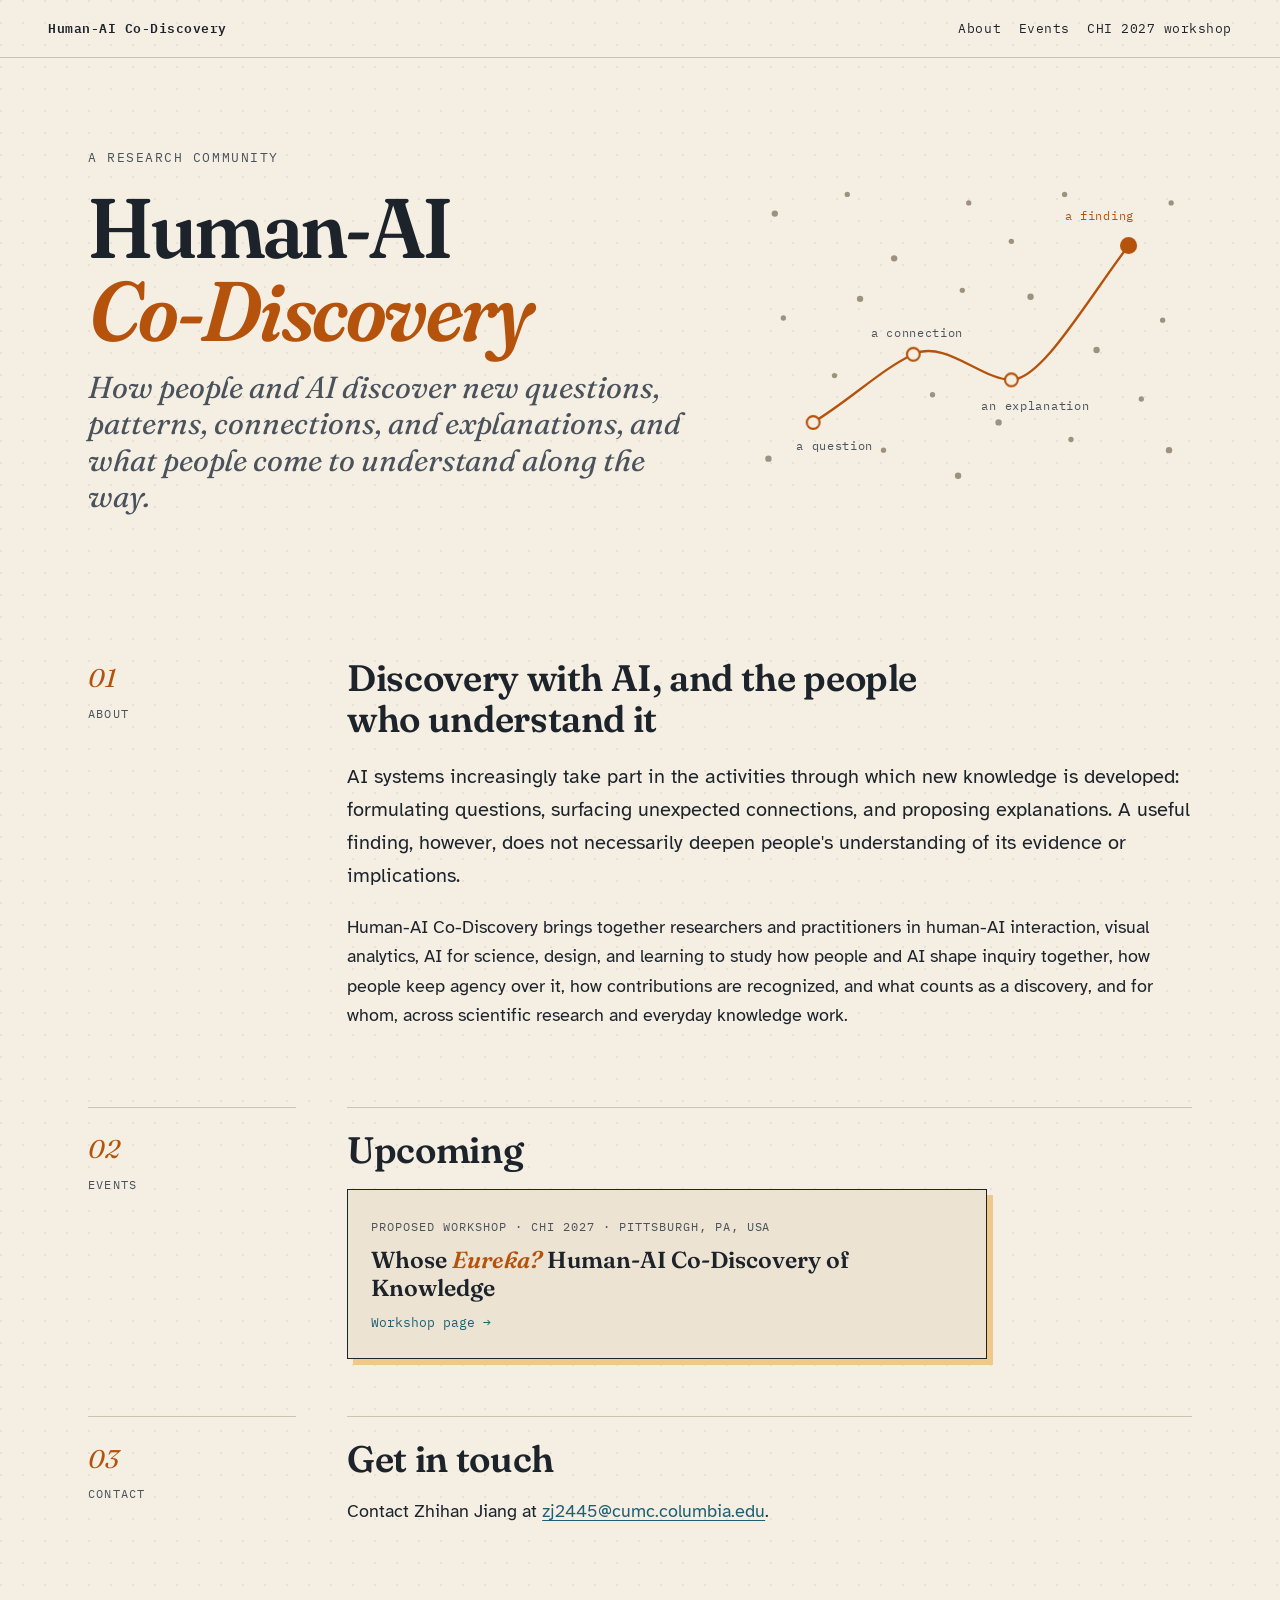
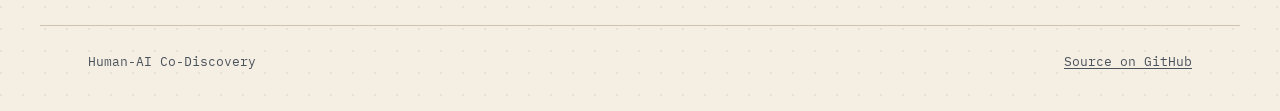
==== index.html @ f132eff4 "Add the Human-AI Co-Discovery home page and CHI 2027 workshop page - index.html: community home page" ====
<!doctype html>
<html lang="en">
<head>
  <meta charset="utf-8">
  <meta name="viewport" content="width=device-width, initial-scale=1">
  <title>Human-AI Co-Discovery</title>
  <meta name="description" content="Human-AI Co-Discovery: how people and AI discover new questions, patterns, connections, and explanations, and what people come to understand along the way.">
  <meta property="og:title" content="Human-AI Co-Discovery">
  <meta property="og:description" content="How people and AI discover new questions, patterns, connections, and explanations.">
  <meta property="og:type" content="website">
  <meta property="og:url" content="https://human-ai-co-discovery.github.io/">
  <meta name="theme-color" content="#f5efe3" media="(prefers-color-scheme: light)">
  <meta name="theme-color" content="#14181e" media="(prefers-color-scheme: dark)">
  <link rel="icon" href="data:image/svg+xml,%3Csvg xmlns='http://www.w3.org/2000/svg' viewBox='0 0 32 32'%3E%3Ccircle cx='16' cy='16' r='9' fill='%23b5530d'/%3E%3Ccircle cx='16' cy='16' r='14' fill='none' stroke='%23b5530d' stroke-width='2'/%3E%3C/svg%3E">
  <link rel="preconnect" href="https://fonts.googleapis.com">
  <link rel="preconnect" href="https://fonts.gstatic.com" crossorigin>
  <link rel="stylesheet" href="https://fonts.googleapis.com/css2?family=Atkinson+Hyperlegible:ital,wght@0,400;0,700;1,400&family=Fraunces:ital,opsz,wght,SOFT,WONK@0,9..144,400..700,0..100,0..1;1,9..144,400..700,0..100,0..1&family=IBM+Plex+Mono:wght@400;500;600&display=swap">
  <link rel="stylesheet" href="assets/style.css">
</head>
<body>
  <a class="skip-link" href="#main">Skip to content</a>

  <header class="topbar">
    <a class="brand" href="./">Human-AI Co-Discovery</a>
    <nav aria-label="Site">
      <a href="#about">About</a>
      <a href="#events">Events</a>
      <a href="chi2027/">CHI 2027 workshop</a>
    </nav>
  </header>

  <section class="hero" aria-labelledby="title">
    <div>
      <p class="kicker">A research community</p>
      <h1 id="title"><span class="nowrap">Human-AI</span> <span class="q nowrap">Co-Discovery</span></h1>
      <p class="subtitle">How people and AI discover new questions, patterns, connections, and explanations, and what people come to understand along the way.</p>
    </div>
    <figure class="hero-figure" aria-hidden="true">
      <svg viewBox="0 0 420 300" role="presentation">
        <g class="fig-dots">
          <circle class="fig-dot" cx="28" cy="40" r="3"/><circle class="fig-dot" cx="96" cy="22" r="2.5"/>
          <circle class="fig-dot" cx="140" cy="82" r="3"/><circle class="fig-dot" cx="210" cy="30" r="2.5"/>
          <circle class="fig-dot" cx="268" cy="118" r="3"/><circle class="fig-dot" cx="300" cy="22" r="2.5"/>
          <circle class="fig-dot" cx="36" cy="138" r="2.5"/><circle class="fig-dot" cx="108" cy="120" r="3"/>
          <circle class="fig-dot" cx="204" cy="112" r="2.5"/><circle class="fig-dot" cx="330" cy="168" r="3"/>
          <circle class="fig-dot" cx="392" cy="140" r="2.5"/><circle class="fig-dot" cx="22" cy="270" r="3"/>
          <circle class="fig-dot" cx="130" cy="262" r="2.5"/><circle class="fig-dot" cx="200" cy="286" r="3"/>
          <circle class="fig-dot" cx="306" cy="252" r="2.5"/><circle class="fig-dot" cx="398" cy="262" r="3"/>
          <circle class="fig-dot" cx="372" cy="214" r="2.5"/><circle class="fig-dot" cx="238" cy="236" r="3"/>
          <circle class="fig-dot" cx="84" cy="192" r="2.5"/><circle class="fig-dot" cx="176" cy="210" r="2.5"/>
          <circle class="fig-dot" cx="250" cy="66" r="2.5"/><circle class="fig-dot" cx="400" cy="30" r="2.5"/>
        </g>
        <path class="fig-path" d="M64 236 C 100 214, 128 186, 158 172 S 222 196, 250 196 S 318 126, 360 70"/>
        <circle class="fig-node n1" cx="64" cy="236" r="6"/>
        <circle class="fig-node n2" cx="158" cy="172" r="6"/>
        <circle class="fig-node n3" cx="250" cy="196" r="6"/>
        <circle class="fig-halo" cx="360" cy="70" r="10"/>
        <circle class="fig-eureka" cx="360" cy="70" r="8"/>
        <text class="fig-label l1" x="48" y="262">a question</text>
        <text class="fig-label l2" x="118" y="156">a connection</text>
        <text class="fig-label l3" x="222" y="224">an explanation</text>
        <text class="fig-label l4" x="300" y="46">a finding</text>
      </svg>
    </figure>
  </section>

  <main id="main">
    <section class="section" id="about" aria-labelledby="about-h">
      <div class="margin-label"><span class="num">01</span>About</div>
      <div class="content">
        <h2 id="about-h">Discovery with AI, and the people who understand it</h2>
        <p class="lede">AI systems increasingly take part in the activities through which new knowledge is developed: formulating questions, surfacing unexpected connections, and proposing explanations. A useful finding, however, does not necessarily deepen people's understanding of its evidence or implications.</p>
        <p>Human-AI Co-Discovery brings together researchers and practitioners in human-AI interaction, visual analytics, AI for science, design, and learning to study how people and AI shape inquiry together, how people keep agency over it, how contributions are recognized, and what counts as a discovery, and for whom, across scientific research and everyday knowledge work.</p>
      </div>
    </section>

    <section class="section" id="events" aria-labelledby="events-h">
      <div class="margin-label"><span class="num">02</span>Events</div>
      <div class="content">
        <h2 id="events-h">Upcoming</h2>
        <a class="event" href="chi2027/">
          <span class="meta">Proposed workshop · CHI 2027 · Pittsburgh, PA, USA</span>
          <span class="title">Whose <span class="q">Eureka?</span> Human-AI Co-Discovery of Knowledge</span>
          <span class="more">Workshop page →</span>
        </a>
      </div>
    </section>

    <section class="section" id="contact" aria-labelledby="contact-h">
      <div class="margin-label"><span class="num">03</span>Contact</div>
      <div class="content">
        <h2 id="contact-h">Get in touch</h2>
        <p>Contact Zhihan Jiang at <a href="mailto:zj2445@cumc.columbia.edu">zj2445@cumc.columbia.edu</a>.</p>
      </div>
    </section>
  </main>

  <footer class="site-footer">
    <span>Human-AI Co-Discovery</span>
    <span><a href="https://github.com/human-ai-co-discovery/human-ai-co-discovery.github.io">Source on GitHub</a></span>
  </footer>
</body>
</html>
---- assets/style.css ----
/* Human-AI Co-Discovery — shared styles.
   A field-notebook palette: warm paper, dark ink, one amber "insight" accent. */

:root {
  --paper: #f5efe3;
  --paper-deep: #ece3d2;
  --ink: #1d232b;
  --ink-soft: #4a525c;
  --rule: #cfc3ad;
  --accent: #b5530d;        /* amber-rust: the eureka */
  --accent-soft: #f0c98a;
  --link: #1f5f73;
  --dot: #9c927f;
  --focus: #1f5f73;

  --display: "Fraunces", "Iowan Old Style", "Palatino Linotype", Georgia, serif;
  --body: "Atkinson Hyperlegible", "Segoe UI", "Helvetica Neue", sans-serif;
  --mono: "IBM Plex Mono", "SFMono-Regular", Menlo, Consolas, monospace;

  --measure: 68ch;
  --gutter: clamp(1.25rem, 4vw, 3rem);
}

@media (prefers-color-scheme: dark) {
  :root {
    --paper: #14181e;
    --paper-deep: #1b2028;
    --ink: #ece5d7;
    --ink-soft: #b3ab9c;
    --rule: #39404a;
    --accent: #f2a65a;
    --accent-soft: #6b4a22;
    --link: #8cc7d6;
    --dot: #6d6a63;
    --focus: #8cc7d6;
  }
}

*, *::before, *::after { box-sizing: border-box; }

html { -webkit-text-size-adjust: 100%; }

body {
  margin: 0;
  background-color: var(--paper);
  background-image:
    radial-gradient(circle at 1px 1px, color-mix(in srgb, var(--ink) 7%, transparent) 1px, transparent 0);
  background-size: 22px 22px;
  color: var(--ink);
  font-family: var(--body);
  font-size: clamp(1.02rem, 0.96rem + 0.25vw, 1.14rem);
  line-height: 1.62;
  text-rendering: optimizeLegibility;
}

a { color: var(--link); text-underline-offset: 0.18em; text-decoration-thickness: 1px; }
a:hover { color: var(--accent); text-decoration-thickness: 2px; }
:focus-visible { outline: 3px solid var(--focus); outline-offset: 3px; border-radius: 2px; }

.skip-link {
  position: absolute; left: -999px; top: 0.5rem;
  background: var(--ink); color: var(--paper); padding: 0.5rem 0.9rem; z-index: 10;
}
.skip-link:focus { left: 0.5rem; }

/* ---------- Top bar ---------- */
.topbar {
  display: flex; justify-content: space-between; align-items: baseline; gap: 1rem;
  padding: 1.1rem var(--gutter);
  font-family: var(--mono); font-size: 0.8rem; letter-spacing: 0.04em;
  border-bottom: 1px solid var(--rule);
}
.topbar a { color: var(--ink); text-decoration: none; }
.topbar a:hover { color: var(--accent); }
.topbar nav { display: flex; flex-wrap: wrap; gap: 1.1rem; }
.brand { font-weight: 600; }

/* ---------- Hero ---------- */
.hero {
  position: relative;
  display: grid;
  grid-template-columns: minmax(0, 1.15fr) minmax(0, 0.85fr);
  align-items: center;
  gap: clamp(1.5rem, 4vw, 4rem);
  padding: clamp(2.5rem, 7vw, 6rem) var(--gutter) clamp(2rem, 5vw, 4rem);
  max-width: 1200px; margin: 0 auto;
}
.kicker {
  font-family: var(--mono); font-size: 0.8rem; letter-spacing: 0.12em; text-transform: uppercase;
  color: var(--ink-soft); margin: 0 0 1.2rem;
}
.kicker .sep { color: var(--accent); padding: 0 0.4em; }
.hero h1 {
  font-family: var(--display);
  font-weight: 600;
  font-variation-settings: "SOFT" 60, "WONK" 1;
  font-size: clamp(2.6rem, 1.6rem + 4.6vw, 5.4rem);
  line-height: 0.98;
  letter-spacing: -0.02em;
  margin: 0;
}
.hero h1 .q { color: var(--accent); font-style: italic; }
.nowrap { white-space: nowrap; }
.hero .subtitle {
  font-family: var(--display); font-weight: 400; font-style: italic;
  font-size: clamp(1.25rem, 1rem + 1.2vw, 1.9rem);
  line-height: 1.2; margin: 1rem 0 0; color: var(--ink-soft);
}
.hero-figure { width: 100%; max-width: 460px; justify-self: end; margin: 0; }
.hero-figure svg { display: block; width: 100%; height: auto; overflow: visible; }

/* The traced discovery in the hero figure */
.fig-dot { fill: var(--dot); }
.fig-path {
  fill: none; stroke: var(--accent); stroke-width: 2.2; stroke-linecap: round; stroke-linejoin: round;
  stroke-dasharray: 520; stroke-dashoffset: 520;
  animation: trace 2.6s cubic-bezier(.6,.05,.3,1) 0.4s forwards;
}
.fig-node { fill: var(--paper); stroke: var(--accent); stroke-width: 2; opacity: 0; animation: appear 0.4s ease forwards; }
.fig-node.n1 { animation-delay: 0.5s; } .fig-node.n2 { animation-delay: 1.1s; }
.fig-node.n3 { animation-delay: 1.8s; }
.fig-eureka { fill: var(--accent); opacity: 0; animation: appear 0.5s ease 2.9s forwards; }
.fig-halo { fill: none; stroke: var(--accent); stroke-width: 1.2; opacity: 0; transform-origin: 360px 70px;
  animation: halo 2.8s ease-out 3.1s infinite; }
.fig-label { font-family: var(--mono); font-size: 11px; fill: var(--ink-soft); letter-spacing: 0.06em; opacity: 0;
  animation: appear 0.6s ease forwards; }
.fig-label.l1 { animation-delay: 0.7s; } .fig-label.l2 { animation-delay: 1.3s; }
.fig-label.l3 { animation-delay: 2s; } .fig-label.l4 { animation-delay: 3s; fill: var(--accent); }

@keyframes trace { to { stroke-dashoffset: 0; } }
@keyframes appear { to { opacity: 1; } }
@keyframes halo { 0% { opacity: 0.7; transform: scale(1); } 100% { opacity: 0; transform: scale(2.4); } }

/* ---------- Status note ---------- */
.status {
  max-width: 1200px; margin: 0 auto; padding: 0 var(--gutter);
}
.status p {
  margin: 0; max-width: var(--measure);
  border-left: 3px solid var(--accent);
  background: color-mix(in srgb, var(--accent-soft) 28%, transparent);
  padding: 0.85rem 1.1rem;
  font-size: 0.97rem;
}
.status strong { font-family: var(--mono); font-size: 0.78rem; letter-spacing: 0.1em; text-transform: uppercase; margin-right: 0.5em; }

/* ---------- Sections with a marginal label ---------- */
main { padding-bottom: 3rem; }
.section {
  display: grid;
  grid-template-columns: minmax(8rem, 13rem) minmax(0, 1fr);
  gap: 1rem clamp(1.5rem, 4vw, 3.5rem);
  max-width: 1200px; margin: 0 auto;
  padding: clamp(2.2rem, 5vw, 3.6rem) var(--gutter) 0;
}
.section + .section > .margin-label { border-top: 1px solid var(--rule); }
.section > .content { border-top: 1px solid var(--rule); padding-top: 1.1rem; min-width: 0; }
.section:first-of-type > .content, .section:first-of-type > .margin-label { border-top: 0; }
.margin-label {
  font-family: var(--mono); font-size: 0.78rem; letter-spacing: 0.1em; text-transform: uppercase;
  color: var(--ink-soft); padding-top: 1.35rem;
}
.margin-label .num { display: block; color: var(--accent); font-size: 1.6rem; letter-spacing: 0; margin-bottom: 0.2rem;
  font-family: var(--display); font-style: italic; text-transform: none; }
.content h2 {
  font-family: var(--display); font-weight: 600; font-variation-settings: "SOFT" 40;
  font-size: clamp(1.6rem, 1.2rem + 1.4vw, 2.3rem); line-height: 1.12; letter-spacing: -0.01em;
  margin: 0.2rem 0 1rem; max-width: 26ch;
}
.content p, .content li { max-width: var(--measure); }
.lede { font-size: 1.12em; }

/* Open questions: numbered notebook entries */
.questions { list-style: none; margin: 1.4rem 0 0; padding: 0; counter-reset: q; display: grid; gap: 1.4rem; }
.questions li { counter-increment: q; position: relative; padding-left: 3.2rem; }
.questions li::before {
  content: "Q" counter(q);
  position: absolute; left: 0; top: 0.1rem;
  font-family: var(--mono); font-size: 0.78rem; font-weight: 600; color: var(--accent);
  border: 1.5px solid var(--accent); border-radius: 999px; padding: 0.12rem 0.5rem;
}
.questions h3 { font-family: var(--display); font-weight: 600; font-size: 1.22rem; line-height: 1.25; margin: 0 0 0.35rem; }
.questions p { margin: 0; color: var(--ink-soft); }

/* Topic chips */
.topics { list-style: none; padding: 0; margin: 1rem 0 0; display: flex; flex-wrap: wrap; gap: 0.55rem; max-width: 60rem; }
.topics li {
  font-size: 0.95rem; border: 1px solid var(--rule); background: var(--paper-deep);
  padding: 0.35rem 0.8rem; border-radius: 999px; max-width: none;
}

/* Program table */
.program { width: 100%; max-width: 44rem; border-collapse: collapse; margin: 1.2rem 0 0.4rem; font-size: 0.98rem; }
.program caption { text-align: left; font-family: var(--mono); font-size: 0.78rem; letter-spacing: 0.08em; text-transform: uppercase; color: var(--ink-soft); padding-bottom: 0.4rem; }
.program th, .program td { text-align: left; padding: 0.5rem 0.9rem 0.5rem 0; border-bottom: 1px solid var(--rule); vertical-align: top; }
.program th[scope="row"] { font-family: var(--mono); font-weight: 500; white-space: nowrap; color: var(--ink-soft); width: 6.5rem; }
.program thead th { font-family: var(--mono); font-size: 0.78rem; letter-spacing: 0.08em; text-transform: uppercase; color: var(--ink-soft); }
.program tr.break td, .program tr.break th { color: var(--ink-soft); font-style: italic; }
.program tbody + tbody tr:first-child th, .program tbody + tbody tr:first-child td { border-top: 2px solid var(--ink); }

/* Facts list */
.facts { display: grid; grid-template-columns: max-content 1fr; gap: 0.45rem 1.4rem; margin: 1.2rem 0 0; max-width: var(--measure); }
.facts dt { font-family: var(--mono); font-size: 0.8rem; letter-spacing: 0.06em; text-transform: uppercase; color: var(--ink-soft); padding-top: 0.2rem; }
.facts dd { margin: 0; }

/* Organizers */
.people { list-style: none; padding: 0; margin: 1.3rem 0 0; display: grid; grid-template-columns: repeat(auto-fill, minmax(15rem, 1fr)); gap: 1.1rem 1.6rem; max-width: 60rem; }
.people li { border-top: 2px solid var(--ink); padding-top: 0.6rem; max-width: none; }
.people .name { font-family: var(--display); font-weight: 600; font-size: 1.15rem; }
.people .name a { color: var(--ink); text-decoration: none; }
.people .name a:hover { color: var(--accent); text-decoration: underline; }
.people .aff { display: block; color: var(--ink-soft); font-size: 0.95rem; line-height: 1.4; }

/* Hub: event card */
.event {
  display: block; text-decoration: none; color: var(--ink);
  border: 1.5px solid var(--ink); background: var(--paper-deep);
  padding: 1.3rem 1.4rem; max-width: 40rem; margin-top: 1.2rem;
  box-shadow: 6px 6px 0 var(--accent-soft);
  transition: transform 0.18s ease, box-shadow 0.18s ease;
}
.event:hover { transform: translate(-2px, -2px); box-shadow: 9px 9px 0 var(--accent-soft); color: var(--ink); }
.event .meta { font-family: var(--mono); font-size: 0.78rem; letter-spacing: 0.08em; text-transform: uppercase; color: var(--ink-soft); }
.event .title { display: block; font-family: var(--display); font-weight: 600; font-size: 1.45rem; line-height: 1.2; margin: 0.35rem 0; }
.event .title .q { color: var(--accent); font-style: italic; }
.event .more { font-family: var(--mono); font-size: 0.82rem; color: var(--link); }

/* ---------- Footer ---------- */
.site-footer {
  max-width: 1200px; margin: 2rem auto 0; padding: 1.6rem var(--gutter) 2.4rem;
  border-top: 1px solid var(--rule);
  font-family: var(--mono); font-size: 0.8rem; color: var(--ink-soft);
  display: flex; flex-wrap: wrap; justify-content: space-between; gap: 0.6rem 2rem;
}
.site-footer a { color: var(--ink-soft); }

/* ---------- Responsive ---------- */
@media (max-width: 820px) {
  .hero { grid-template-columns: 1fr; }
  .hero-figure { justify-self: start; max-width: 360px; }
  .section { grid-template-columns: 1fr; gap: 0.2rem; }
  .margin-label { padding-top: 0; border-top: 0 !important; }
  .margin-label .num { display: inline; font-size: 1.2rem; margin-right: 0.5rem; }
  .section > .content { border-top: 0; padding-top: 0.2rem; }
  .section { border-top: 1px solid var(--rule); margin-top: 2rem; padding-top: 1.4rem; }
  .section:first-of-type { border-top: 0; margin-top: 0; }
  .facts { grid-template-columns: 1fr; gap: 0.1rem; }
  .facts dd { margin-bottom: 0.6rem; }
}

@media (max-width: 600px) {
  .topbar { flex-direction: column; align-items: flex-start; gap: 0.45rem; padding-top: 0.9rem; padding-bottom: 0.9rem; }
  .brand { white-space: nowrap; }
  .topbar nav { gap: 0.3rem 1rem; }
}

@media (prefers-reduced-motion: reduce) {
  *, *::before, *::after { animation-duration: 0.001ms !important; animation-delay: 0ms !important; animation-iteration-count: 1 !important; transition: none !important; }
  .fig-path { stroke-dashoffset: 0; }
  .fig-node, .fig-eureka, .fig-label { opacity: 1; }
  .fig-halo { display: none; }
}

@media print {
  body { background: #fff; color: #000; }
  .topbar nav, .hero-figure, .skip-link { display: none; }
}
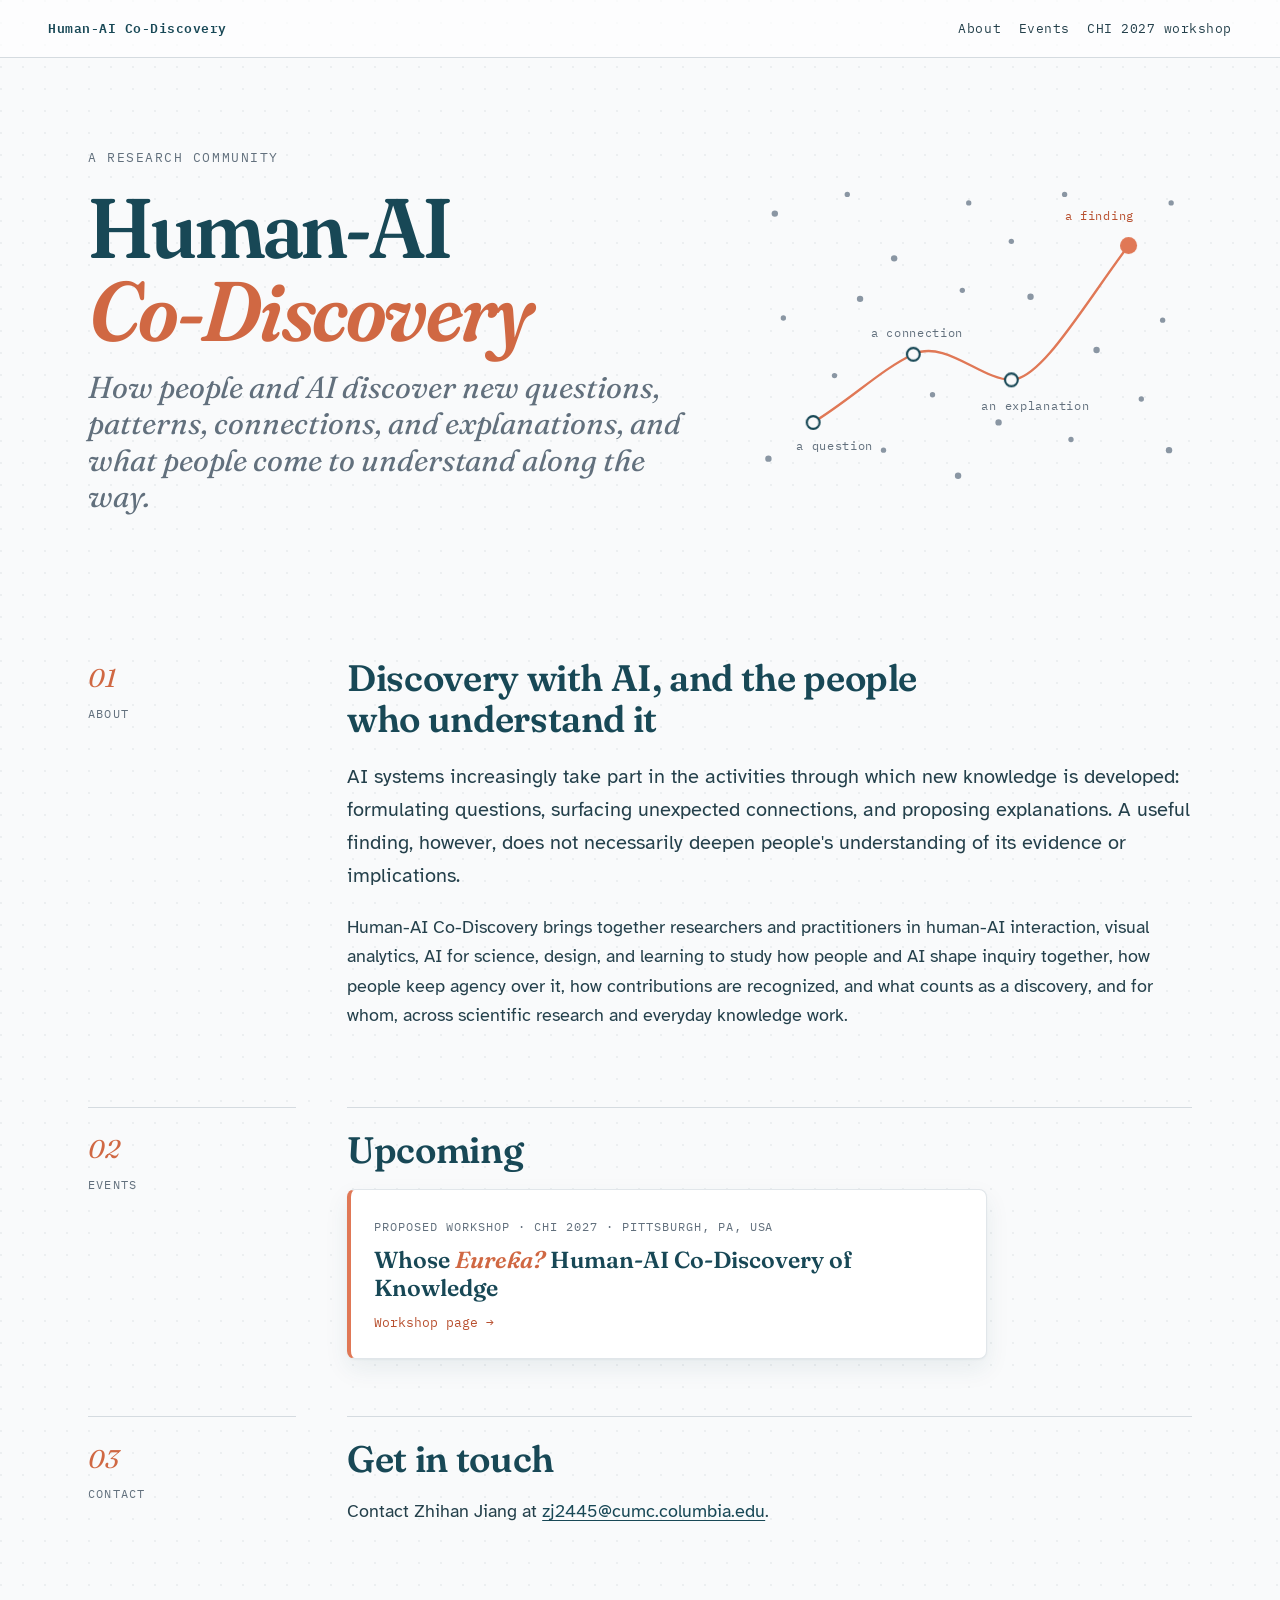
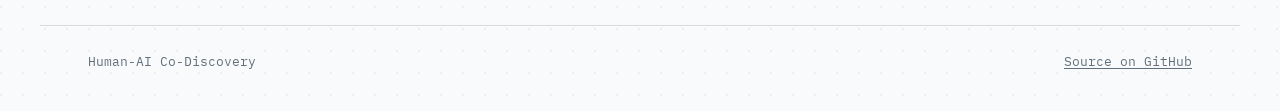
==== commit 64f6201b: "Adopt the agentlab palette and add organizer photos Switch to the agentlab.zhihanjiang.com palette: " ====
--- a/index.html
+++ b/index.html
@@ -9,9 +9,9 @@
   <meta property="og:description" content="How people and AI discover new questions, patterns, connections, and explanations.">
   <meta property="og:type" content="website">
   <meta property="og:url" content="https://human-ai-co-discovery.github.io/">
-  <meta name="theme-color" content="#f5efe3" media="(prefers-color-scheme: light)">
-  <meta name="theme-color" content="#14181e" media="(prefers-color-scheme: dark)">
-  <link rel="icon" href="data:image/svg+xml,%3Csvg xmlns='http://www.w3.org/2000/svg' viewBox='0 0 32 32'%3E%3Ccircle cx='16' cy='16' r='9' fill='%23b5530d'/%3E%3Ccircle cx='16' cy='16' r='14' fill='none' stroke='%23b5530d' stroke-width='2'/%3E%3C/svg%3E">
+  <meta name="theme-color" content="#f9fafb" media="(prefers-color-scheme: light)">
+  <meta name="theme-color" content="#11191d" media="(prefers-color-scheme: dark)">
+  <link rel="icon" href="data:image/svg+xml,%3Csvg xmlns='http://www.w3.org/2000/svg' viewBox='0 0 32 32'%3E%3Ccircle cx='16' cy='16' r='9' fill='%23e07856'/%3E%3Ccircle cx='16' cy='16' r='14' fill='none' stroke='%23e07856' stroke-width='2'/%3E%3C/svg%3E">
   <link rel="preconnect" href="https://fonts.googleapis.com">
   <link rel="preconnect" href="https://fonts.gstatic.com" crossorigin>
   <link rel="stylesheet" href="https://fonts.googleapis.com/css2?family=Atkinson+Hyperlegible:ital,wght@0,400;0,700;1,400&family=Fraunces:ital,opsz,wght,SOFT,WONK@0,9..144,400..700,0..100,0..1;1,9..144,400..700,0..100,0..1&family=IBM+Plex+Mono:wght@400;500;600&display=swap">
--- a/assets/style.css
+++ b/assets/style.css
@@ -1,17 +1,24 @@
 /* Human-AI Co-Discovery — shared styles.
-   A field-notebook palette: warm paper, dark ink, one amber "insight" accent. */
+   Palette follows agentlab.zhihanjiang.com: cool off-white, deep teal ink, coral accent.
+   Coral has three strengths: decorative strokes, large display text, and small text (AA). */
 
 :root {
-  --paper: #f5efe3;
-  --paper-deep: #ece3d2;
-  --ink: #1d232b;
-  --ink-soft: #4a525c;
-  --rule: #cfc3ad;
-  --accent: #b5530d;        /* amber-rust: the eureka */
-  --accent-soft: #f0c98a;
-  --link: #1f5f73;
-  --dot: #9c927f;
-  --focus: #1f5f73;
+  --paper: #f9fafb;
+  --paper-deep: #e9edf0;
+  --surface: #ffffff;
+  --ink: #24404b;
+  --title: #184856;
+  --ink-soft: #62707d;
+  --rule: #d5dbe0;
+  --line: #e1e6ea;
+  --accent: #e07856;          /* decorative strokes and fills */
+  --accent-display: #d06843;  /* large display text (>= 3:1) */
+  --accent-ink: #b8502f;      /* small text (>= 4.5:1) */
+  --accent-soft: #fbeae4;
+  --link: #184856;
+  --dot: #8a96a3;
+  --focus: #184856;
+  --shadow: 0 1px 2px rgba(24, 72, 86, 0.05), 0 10px 24px rgba(24, 72, 86, 0.08);
 
   --display: "Fraunces", "Iowan Old Style", "Palatino Linotype", Georgia, serif;
   --body: "Atkinson Hyperlegible", "Segoe UI", "Helvetica Neue", sans-serif;
@@ -23,16 +30,22 @@
 
 @media (prefers-color-scheme: dark) {
   :root {
-    --paper: #14181e;
-    --paper-deep: #1b2028;
-    --ink: #ece5d7;
-    --ink-soft: #b3ab9c;
-    --rule: #39404a;
-    --accent: #f2a65a;
-    --accent-soft: #6b4a22;
-    --link: #8cc7d6;
-    --dot: #6d6a63;
-    --focus: #8cc7d6;
+    --paper: #11191d;
+    --paper-deep: #182227;
+    --surface: #152025;
+    --ink: #dde6ea;
+    --title: #a9cbd6;
+    --ink-soft: #9fb0bb;
+    --rule: #34434b;
+    --line: #2a373e;
+    --accent: #eb9275;
+    --accent-display: #eb9275;
+    --accent-ink: #eb9275;
+    --accent-soft: #33241f;
+    --link: #8fbccb;
+    --dot: #7d8d98;
+    --focus: #8fbccb;
+    --shadow: 0 1px 2px rgba(0, 0, 0, 0.25);
   }
 }
 
@@ -44,7 +57,7 @@
   margin: 0;
   background-color: var(--paper);
   background-image:
-    radial-gradient(circle at 1px 1px, color-mix(in srgb, var(--ink) 7%, transparent) 1px, transparent 0);
+    radial-gradient(circle at 1px 1px, color-mix(in srgb, var(--ink) 6%, transparent) 1px, transparent 0);
   background-size: 22px 22px;
   color: var(--ink);
   font-family: var(--body);
@@ -54,12 +67,12 @@
 }
 
 a { color: var(--link); text-underline-offset: 0.18em; text-decoration-thickness: 1px; }
-a:hover { color: var(--accent); text-decoration-thickness: 2px; }
+a:hover { color: var(--accent-ink); text-decoration-thickness: 2px; }
 :focus-visible { outline: 3px solid var(--focus); outline-offset: 3px; border-radius: 2px; }
 
 .skip-link {
   position: absolute; left: -999px; top: 0.5rem;
-  background: var(--ink); color: var(--paper); padding: 0.5rem 0.9rem; z-index: 10;
+  background: var(--title); color: var(--paper); padding: 0.5rem 0.9rem; z-index: 10;
 }
 .skip-link:focus { left: 0.5rem; }
 
@@ -69,11 +82,12 @@
   padding: 1.1rem var(--gutter);
   font-family: var(--mono); font-size: 0.8rem; letter-spacing: 0.04em;
   border-bottom: 1px solid var(--rule);
+  background: color-mix(in srgb, var(--surface) 70%, transparent);
 }
 .topbar a { color: var(--ink); text-decoration: none; }
-.topbar a:hover { color: var(--accent); }
+.topbar a:hover { color: var(--accent-ink); }
 .topbar nav { display: flex; flex-wrap: wrap; gap: 1.1rem; }
-.brand { font-weight: 600; }
+.topbar .brand { font-weight: 600; color: var(--title); }
 
 /* ---------- Hero ---------- */
 .hero {
@@ -89,7 +103,7 @@
   font-family: var(--mono); font-size: 0.8rem; letter-spacing: 0.12em; text-transform: uppercase;
   color: var(--ink-soft); margin: 0 0 1.2rem;
 }
-.kicker .sep { color: var(--accent); padding: 0 0.4em; }
+.kicker .sep { color: var(--accent-ink); padding: 0 0.4em; }
 .hero h1 {
   font-family: var(--display);
   font-weight: 600;
@@ -97,9 +111,10 @@
   font-size: clamp(2.6rem, 1.6rem + 4.6vw, 5.4rem);
   line-height: 0.98;
   letter-spacing: -0.02em;
+  color: var(--title);
   margin: 0;
 }
-.hero h1 .q { color: var(--accent); font-style: italic; }
+.hero h1 .q { color: var(--accent-display); font-style: italic; }
 .nowrap { white-space: nowrap; }
 .hero .subtitle {
   font-family: var(--display); font-weight: 400; font-style: italic;
@@ -116,7 +131,7 @@
   stroke-dasharray: 520; stroke-dashoffset: 520;
   animation: trace 2.6s cubic-bezier(.6,.05,.3,1) 0.4s forwards;
 }
-.fig-node { fill: var(--paper); stroke: var(--accent); stroke-width: 2; opacity: 0; animation: appear 0.4s ease forwards; }
+.fig-node { fill: var(--paper); stroke: var(--title); stroke-width: 2; opacity: 0; animation: appear 0.4s ease forwards; }
 .fig-node.n1 { animation-delay: 0.5s; } .fig-node.n2 { animation-delay: 1.1s; }
 .fig-node.n3 { animation-delay: 1.8s; }
 .fig-eureka { fill: var(--accent); opacity: 0; animation: appear 0.5s ease 2.9s forwards; }
@@ -125,7 +140,7 @@
 .fig-label { font-family: var(--mono); font-size: 11px; fill: var(--ink-soft); letter-spacing: 0.06em; opacity: 0;
   animation: appear 0.6s ease forwards; }
 .fig-label.l1 { animation-delay: 0.7s; } .fig-label.l2 { animation-delay: 1.3s; }
-.fig-label.l3 { animation-delay: 2s; } .fig-label.l4 { animation-delay: 3s; fill: var(--accent); }
+.fig-label.l3 { animation-delay: 2s; } .fig-label.l4 { animation-delay: 3s; fill: var(--accent-ink); }
 
 @keyframes trace { to { stroke-dashoffset: 0; } }
 @keyframes appear { to { opacity: 1; } }
@@ -138,11 +153,12 @@
 .status p {
   margin: 0; max-width: var(--measure);
   border-left: 3px solid var(--accent);
-  background: color-mix(in srgb, var(--accent-soft) 28%, transparent);
+  background: var(--accent-soft);
+  border-radius: 0 6px 6px 0;
   padding: 0.85rem 1.1rem;
   font-size: 0.97rem;
 }
-.status strong { font-family: var(--mono); font-size: 0.78rem; letter-spacing: 0.1em; text-transform: uppercase; margin-right: 0.5em; }
+.status strong { font-family: var(--mono); font-size: 0.78rem; letter-spacing: 0.1em; text-transform: uppercase; margin-right: 0.5em; color: var(--accent-ink); }
 
 /* ---------- Sections with a marginal label ---------- */
 main { padding-bottom: 3rem; }
@@ -160,11 +176,12 @@
   font-family: var(--mono); font-size: 0.78rem; letter-spacing: 0.1em; text-transform: uppercase;
   color: var(--ink-soft); padding-top: 1.35rem;
 }
-.margin-label .num { display: block; color: var(--accent); font-size: 1.6rem; letter-spacing: 0; margin-bottom: 0.2rem;
+.margin-label .num { display: block; color: var(--accent-display); font-size: 1.6rem; letter-spacing: 0; margin-bottom: 0.2rem;
   font-family: var(--display); font-style: italic; text-transform: none; }
 .content h2 {
   font-family: var(--display); font-weight: 600; font-variation-settings: "SOFT" 40;
   font-size: clamp(1.6rem, 1.2rem + 1.4vw, 2.3rem); line-height: 1.12; letter-spacing: -0.01em;
+  color: var(--title);
   margin: 0.2rem 0 1rem; max-width: 26ch;
 }
 .content p, .content li { max-width: var(--measure); }
@@ -176,16 +193,16 @@
 .questions li::before {
   content: "Q" counter(q);
   position: absolute; left: 0; top: 0.1rem;
-  font-family: var(--mono); font-size: 0.78rem; font-weight: 600; color: var(--accent);
+  font-family: var(--mono); font-size: 0.78rem; font-weight: 600; color: var(--accent-ink);
   border: 1.5px solid var(--accent); border-radius: 999px; padding: 0.12rem 0.5rem;
 }
-.questions h3 { font-family: var(--display); font-weight: 600; font-size: 1.22rem; line-height: 1.25; margin: 0 0 0.35rem; }
+.questions h3 { font-family: var(--display); font-weight: 600; font-size: 1.22rem; line-height: 1.25; margin: 0 0 0.35rem; color: var(--title); }
 .questions p { margin: 0; color: var(--ink-soft); }
 
 /* Topic chips */
 .topics { list-style: none; padding: 0; margin: 1rem 0 0; display: flex; flex-wrap: wrap; gap: 0.55rem; max-width: 60rem; }
 .topics li {
-  font-size: 0.95rem; border: 1px solid var(--rule); background: var(--paper-deep);
+  font-size: 0.95rem; border: 1px solid var(--line); background: var(--surface);
   padding: 0.35rem 0.8rem; border-radius: 999px; max-width: none;
 }
 
@@ -196,34 +213,48 @@
 .program th[scope="row"] { font-family: var(--mono); font-weight: 500; white-space: nowrap; color: var(--ink-soft); width: 6.5rem; }
 .program thead th { font-family: var(--mono); font-size: 0.78rem; letter-spacing: 0.08em; text-transform: uppercase; color: var(--ink-soft); }
 .program tr.break td, .program tr.break th { color: var(--ink-soft); font-style: italic; }
-.program tbody + tbody tr:first-child th, .program tbody + tbody tr:first-child td { border-top: 2px solid var(--ink); }
+.program tbody + tbody tr:first-child th, .program tbody + tbody tr:first-child td { border-top: 2px solid var(--title); }
 
 /* Facts list */
 .facts { display: grid; grid-template-columns: max-content 1fr; gap: 0.45rem 1.4rem; margin: 1.2rem 0 0; max-width: var(--measure); }
 .facts dt { font-family: var(--mono); font-size: 0.8rem; letter-spacing: 0.06em; text-transform: uppercase; color: var(--ink-soft); padding-top: 0.2rem; }
 .facts dd { margin: 0; }
 
-/* Organizers */
-.people { list-style: none; padding: 0; margin: 1.3rem 0 0; display: grid; grid-template-columns: repeat(auto-fill, minmax(15rem, 1fr)); gap: 1.1rem 1.6rem; max-width: 60rem; }
-.people li { border-top: 2px solid var(--ink); padding-top: 0.6rem; max-width: none; }
-.people .name { font-family: var(--display); font-weight: 600; font-size: 1.15rem; }
-.people .name a { color: var(--ink); text-decoration: none; }
-.people .name a:hover { color: var(--accent); text-decoration: underline; }
-.people .aff { display: block; color: var(--ink-soft); font-size: 0.95rem; line-height: 1.4; }
+/* Organizers: cards with round avatars */
+.people { list-style: none; padding: 0; margin: 1.3rem 0 0; display: grid; grid-template-columns: repeat(3, minmax(0, 1fr)); gap: 1rem; max-width: 60rem; }
+.person {
+  max-width: none; min-width: 0;
+  background: var(--surface); border: 1px solid var(--line); border-radius: 8px;
+  padding: 1.15rem 1.15rem 1.05rem; box-shadow: var(--shadow);
+}
+.person .avatar-link { display: inline-block; line-height: 0; border-radius: 50%; margin-bottom: 0.8rem; transition: transform 0.12s ease; }
+.person .avatar-link:hover { transform: translateY(-2px); }
+.person .avatar {
+  display: block; width: 84px; height: 84px; border-radius: 50%;
+  object-fit: cover; object-position: center 25%;
+  background: var(--paper-deep);
+  border: 2px solid var(--surface); box-shadow: 0 0 0 1px var(--line);
+  transition: box-shadow 0.15s ease;
+}
+.person .avatar-link:hover .avatar { box-shadow: 0 0 0 2px var(--title), 0 6px 16px rgba(24, 72, 86, 0.18); }
+.person .name { font-family: var(--display); font-weight: 600; font-size: 1.12rem; line-height: 1.25; margin: 0 0 0.2rem; }
+.person .name a { color: var(--title); text-decoration: none; }
+.person .name a:hover { color: var(--accent-ink); text-decoration: underline; }
+.person .aff { margin: 0; color: var(--ink-soft); font-size: 0.93rem; line-height: 1.4; }
 
 /* Hub: event card */
 .event {
   display: block; text-decoration: none; color: var(--ink);
-  border: 1.5px solid var(--ink); background: var(--paper-deep);
+  border: 1px solid var(--line); background: var(--surface); border-radius: 8px;
   padding: 1.3rem 1.4rem; max-width: 40rem; margin-top: 1.2rem;
-  box-shadow: 6px 6px 0 var(--accent-soft);
+  box-shadow: var(--shadow); border-left: 4px solid var(--accent);
   transition: transform 0.18s ease, box-shadow 0.18s ease;
 }
-.event:hover { transform: translate(-2px, -2px); box-shadow: 9px 9px 0 var(--accent-soft); color: var(--ink); }
+.event:hover { transform: translateY(-2px); box-shadow: 0 1px 2px rgba(24, 72, 86, 0.06), 0 16px 32px rgba(24, 72, 86, 0.12); color: var(--ink); }
 .event .meta { font-family: var(--mono); font-size: 0.78rem; letter-spacing: 0.08em; text-transform: uppercase; color: var(--ink-soft); }
-.event .title { display: block; font-family: var(--display); font-weight: 600; font-size: 1.45rem; line-height: 1.2; margin: 0.35rem 0; }
-.event .title .q { color: var(--accent); font-style: italic; }
-.event .more { font-family: var(--mono); font-size: 0.82rem; color: var(--link); }
+.event .title { display: block; font-family: var(--display); font-weight: 600; font-size: 1.45rem; line-height: 1.2; margin: 0.35rem 0; color: var(--title); }
+.event .title .q { color: var(--accent-display); font-style: italic; }
+.event .more { font-family: var(--mono); font-size: 0.82rem; color: var(--accent-ink); }
 
 /* ---------- Footer ---------- */
 .site-footer {
@@ -246,12 +277,15 @@
   .section:first-of-type { border-top: 0; margin-top: 0; }
   .facts { grid-template-columns: 1fr; gap: 0.1rem; }
   .facts dd { margin-bottom: 0.6rem; }
+  .people { grid-template-columns: repeat(2, minmax(0, 1fr)); }
 }
 
 @media (max-width: 600px) {
   .topbar { flex-direction: column; align-items: flex-start; gap: 0.45rem; padding-top: 0.9rem; padding-bottom: 0.9rem; }
   .brand { white-space: nowrap; }
   .topbar nav { gap: 0.3rem 1rem; }
+  .person { padding: 0.95rem; }
+  .person .avatar { width: 72px; height: 72px; }
 }
 
 @media (prefers-reduced-motion: reduce) {
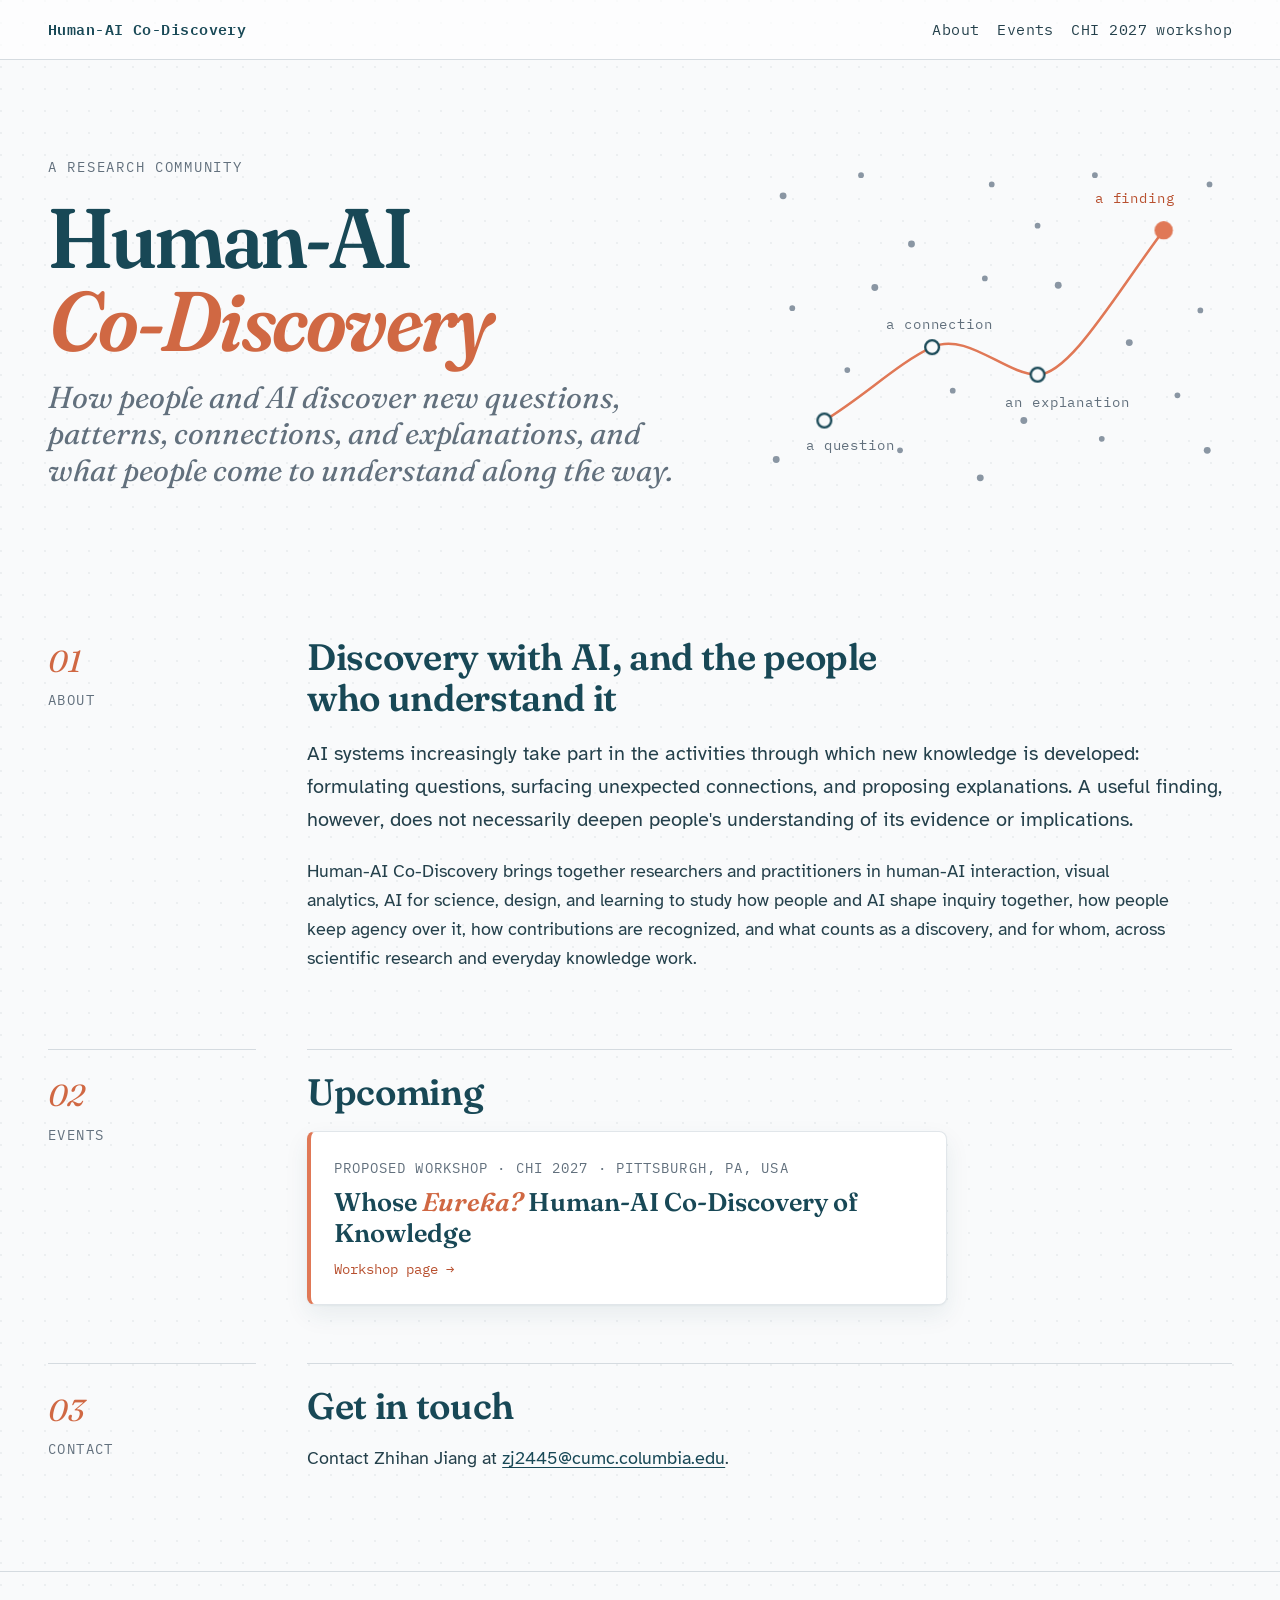
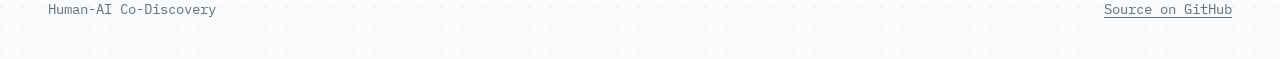
==== commit 17ac5424: "Enlarge body and small text, and version the stylesheet link Raise body text to 1.125rem and enlarge" ====
--- a/index.html
+++ b/index.html
@@ -15,7 +15,7 @@
   <link rel="preconnect" href="https://fonts.googleapis.com">
   <link rel="preconnect" href="https://fonts.gstatic.com" crossorigin>
   <link rel="stylesheet" href="https://fonts.googleapis.com/css2?family=Atkinson+Hyperlegible:ital,wght@0,400;0,700;1,400&family=Fraunces:ital,opsz,wght,SOFT,WONK@0,9..144,400..700,0..100,0..1;1,9..144,400..700,0..100,0..1&family=IBM+Plex+Mono:wght@400;500;600&display=swap">
-  <link rel="stylesheet" href="assets/style.css">
+  <link rel="stylesheet" href="assets/style.css?v=20260926c">
 </head>
 <body>
   <a class="skip-link" href="#main">Skip to content</a>
--- a/assets/style.css
+++ b/assets/style.css
@@ -24,7 +24,7 @@
   --body: "Atkinson Hyperlegible", "Segoe UI", "Helvetica Neue", sans-serif;
   --mono: "IBM Plex Mono", "SFMono-Regular", Menlo, Consolas, monospace;
 
-  --measure: 68ch;
+  --measure: 72ch;
   --gutter: clamp(1.25rem, 4vw, 3rem);
 }
 
@@ -51,7 +51,7 @@
 
 *, *::before, *::after { box-sizing: border-box; }
 
-html { -webkit-text-size-adjust: 100%; }
+html { -webkit-text-size-adjust: 100%; font-size: clamp(16px, 0.5rem + 0.6vw, 22px); }
 
 body {
   margin: 0;
@@ -61,7 +61,7 @@
   background-size: 22px 22px;
   color: var(--ink);
   font-family: var(--body);
-  font-size: clamp(1.02rem, 0.96rem + 0.25vw, 1.14rem);
+  font-size: 1.125rem;
   line-height: 1.62;
   text-rendering: optimizeLegibility;
 }
@@ -80,7 +80,7 @@
 .topbar {
   display: flex; justify-content: space-between; align-items: baseline; gap: 1rem;
   padding: 1.1rem var(--gutter);
-  font-family: var(--mono); font-size: 0.8rem; letter-spacing: 0.04em;
+  font-family: var(--mono); font-size: 0.92rem; letter-spacing: 0.03em;
   border-bottom: 1px solid var(--rule);
   background: color-mix(in srgb, var(--surface) 70%, transparent);
 }
@@ -97,10 +97,10 @@
   align-items: center;
   gap: clamp(1.5rem, 4vw, 4rem);
   padding: clamp(2.5rem, 7vw, 6rem) var(--gutter) clamp(2rem, 5vw, 4rem);
-  max-width: 1200px; margin: 0 auto;
+  max-width: 86rem; margin: 0 auto;
 }
 .kicker {
-  font-family: var(--mono); font-size: 0.8rem; letter-spacing: 0.12em; text-transform: uppercase;
+  font-family: var(--mono); font-size: 0.9rem; letter-spacing: 0.12em; text-transform: uppercase;
   color: var(--ink-soft); margin: 0 0 1.2rem;
 }
 .kicker .sep { color: var(--accent-ink); padding: 0 0.4em; }
@@ -121,7 +121,7 @@
   font-size: clamp(1.25rem, 1rem + 1.2vw, 1.9rem);
   line-height: 1.2; margin: 1rem 0 0; color: var(--ink-soft);
 }
-.hero-figure { width: 100%; max-width: 460px; justify-self: end; margin: 0; }
+.hero-figure { width: 100%; max-width: 32rem; justify-self: end; margin: 0; }
 .hero-figure svg { display: block; width: 100%; height: auto; overflow: visible; }
 
 /* The traced discovery in the hero figure */
@@ -135,9 +135,9 @@
 .fig-node.n1 { animation-delay: 0.5s; } .fig-node.n2 { animation-delay: 1.1s; }
 .fig-node.n3 { animation-delay: 1.8s; }
 .fig-eureka { fill: var(--accent); opacity: 0; animation: appear 0.5s ease 2.9s forwards; }
-.fig-halo { fill: none; stroke: var(--accent); stroke-width: 1.2; opacity: 0; transform-origin: 360px 70px;
+.fig-halo { fill: none; stroke: var(--accent); stroke-width: 1.2; opacity: 0; transform-box: fill-box; transform-origin: center;
   animation: halo 2.8s ease-out 3.1s infinite; }
-.fig-label { font-family: var(--mono); font-size: 11px; fill: var(--ink-soft); letter-spacing: 0.06em; opacity: 0;
+.fig-label { font-family: var(--mono); font-size: 12.5px; fill: var(--ink-soft); letter-spacing: 0.06em; opacity: 0;
   animation: appear 0.6s ease forwards; }
 .fig-label.l1 { animation-delay: 0.7s; } .fig-label.l2 { animation-delay: 1.3s; }
 .fig-label.l3 { animation-delay: 2s; } .fig-label.l4 { animation-delay: 3s; fill: var(--accent-ink); }
@@ -148,17 +148,17 @@
 
 /* ---------- Status note ---------- */
 .status {
-  max-width: 1200px; margin: 0 auto; padding: 0 var(--gutter);
+  max-width: 86rem; margin: 0 auto; padding: 0 var(--gutter);
 }
 .status p {
   margin: 0; max-width: var(--measure);
   border-left: 3px solid var(--accent);
   background: var(--accent-soft);
   border-radius: 0 6px 6px 0;
-  padding: 0.85rem 1.1rem;
-  font-size: 0.97rem;
-}
-.status strong { font-family: var(--mono); font-size: 0.78rem; letter-spacing: 0.1em; text-transform: uppercase; margin-right: 0.5em; color: var(--accent-ink); }
+  padding: 0.95rem 1.2rem;
+  font-size: 1.02rem;
+}
+.status strong { font-family: var(--mono); font-size: 0.86rem; letter-spacing: 0.1em; text-transform: uppercase; margin-right: 0.5em; color: var(--accent-ink); }
 
 /* ---------- Sections with a marginal label ---------- */
 main { padding-bottom: 3rem; }
@@ -166,18 +166,18 @@
   display: grid;
   grid-template-columns: minmax(8rem, 13rem) minmax(0, 1fr);
   gap: 1rem clamp(1.5rem, 4vw, 3.5rem);
-  max-width: 1200px; margin: 0 auto;
+  max-width: 86rem; margin: 0 auto;
   padding: clamp(2.2rem, 5vw, 3.6rem) var(--gutter) 0;
 }
 .section + .section > .margin-label { border-top: 1px solid var(--rule); }
 .section > .content { border-top: 1px solid var(--rule); padding-top: 1.1rem; min-width: 0; }
 .section:first-of-type > .content, .section:first-of-type > .margin-label { border-top: 0; }
 .margin-label {
-  font-family: var(--mono); font-size: 0.78rem; letter-spacing: 0.1em; text-transform: uppercase;
+  font-family: var(--mono); font-size: 0.88rem; letter-spacing: 0.1em; text-transform: uppercase;
   color: var(--ink-soft); padding-top: 1.35rem;
 }
 .margin-label .num { display: block; color: var(--accent-display); font-size: 1.6rem; letter-spacing: 0; margin-bottom: 0.2rem;
-  font-family: var(--display); font-style: italic; text-transform: none; }
+  font-family: var(--display); font-style: italic; text-transform: none; font-size: 1.9rem; }
 .content h2 {
   font-family: var(--display); font-weight: 600; font-variation-settings: "SOFT" 40;
   font-size: clamp(1.6rem, 1.2rem + 1.4vw, 2.3rem); line-height: 1.12; letter-spacing: -0.01em;
@@ -189,35 +189,35 @@
 
 /* Open questions: numbered notebook entries */
 .questions { list-style: none; margin: 1.4rem 0 0; padding: 0; counter-reset: q; display: grid; gap: 1.4rem; }
-.questions li { counter-increment: q; position: relative; padding-left: 3.2rem; }
+.questions li { counter-increment: q; position: relative; padding-left: 3.5rem; }
 .questions li::before {
   content: "Q" counter(q);
   position: absolute; left: 0; top: 0.1rem;
-  font-family: var(--mono); font-size: 0.78rem; font-weight: 600; color: var(--accent-ink);
+  font-family: var(--mono); font-size: 0.86rem; font-weight: 600; color: var(--accent-ink);
   border: 1.5px solid var(--accent); border-radius: 999px; padding: 0.12rem 0.5rem;
 }
-.questions h3 { font-family: var(--display); font-weight: 600; font-size: 1.22rem; line-height: 1.25; margin: 0 0 0.35rem; color: var(--title); }
+.questions h3 { font-family: var(--display); font-weight: 600; font-size: 1.38rem; line-height: 1.25; margin: 0 0 0.35rem; color: var(--title); }
 .questions p { margin: 0; color: var(--ink-soft); }
 
 /* Topic chips */
 .topics { list-style: none; padding: 0; margin: 1rem 0 0; display: flex; flex-wrap: wrap; gap: 0.55rem; max-width: 60rem; }
 .topics li {
-  font-size: 0.95rem; border: 1px solid var(--line); background: var(--surface);
+  font-size: 1rem; border: 1px solid var(--line); background: var(--surface);
   padding: 0.35rem 0.8rem; border-radius: 999px; max-width: none;
 }
 
 /* Program table */
-.program { width: 100%; max-width: 44rem; border-collapse: collapse; margin: 1.2rem 0 0.4rem; font-size: 0.98rem; }
-.program caption { text-align: left; font-family: var(--mono); font-size: 0.78rem; letter-spacing: 0.08em; text-transform: uppercase; color: var(--ink-soft); padding-bottom: 0.4rem; }
+.program { width: 100%; max-width: 48rem; border-collapse: collapse; margin: 1.2rem 0 0.4rem; font-size: 1.04rem; }
+.program caption { text-align: left; font-family: var(--mono); font-size: 0.86rem; letter-spacing: 0.08em; text-transform: uppercase; color: var(--ink-soft); padding-bottom: 0.4rem; }
 .program th, .program td { text-align: left; padding: 0.5rem 0.9rem 0.5rem 0; border-bottom: 1px solid var(--rule); vertical-align: top; }
 .program th[scope="row"] { font-family: var(--mono); font-weight: 500; white-space: nowrap; color: var(--ink-soft); width: 6.5rem; }
-.program thead th { font-family: var(--mono); font-size: 0.78rem; letter-spacing: 0.08em; text-transform: uppercase; color: var(--ink-soft); }
+.program thead th { font-family: var(--mono); font-size: 0.86rem; letter-spacing: 0.08em; text-transform: uppercase; color: var(--ink-soft); }
 .program tr.break td, .program tr.break th { color: var(--ink-soft); font-style: italic; }
 .program tbody + tbody tr:first-child th, .program tbody + tbody tr:first-child td { border-top: 2px solid var(--title); }
 
 /* Facts list */
 .facts { display: grid; grid-template-columns: max-content 1fr; gap: 0.45rem 1.4rem; margin: 1.2rem 0 0; max-width: var(--measure); }
-.facts dt { font-family: var(--mono); font-size: 0.8rem; letter-spacing: 0.06em; text-transform: uppercase; color: var(--ink-soft); padding-top: 0.2rem; }
+.facts dt { font-family: var(--mono); font-size: 0.88rem; letter-spacing: 0.06em; text-transform: uppercase; color: var(--ink-soft); padding-top: 0.2rem; }
 .facts dd { margin: 0; }
 
 /* Organizers: cards with round avatars */
@@ -230,17 +230,17 @@
 .person .avatar-link { display: inline-block; line-height: 0; border-radius: 50%; margin-bottom: 0.8rem; transition: transform 0.12s ease; }
 .person .avatar-link:hover { transform: translateY(-2px); }
 .person .avatar {
-  display: block; width: 84px; height: 84px; border-radius: 50%;
+  display: block; width: 5.4rem; height: 5.4rem; border-radius: 50%;
   object-fit: cover; object-position: center 25%;
   background: var(--paper-deep);
   border: 2px solid var(--surface); box-shadow: 0 0 0 1px var(--line);
   transition: box-shadow 0.15s ease;
 }
 .person .avatar-link:hover .avatar { box-shadow: 0 0 0 2px var(--title), 0 6px 16px rgba(24, 72, 86, 0.18); }
-.person .name { font-family: var(--display); font-weight: 600; font-size: 1.12rem; line-height: 1.25; margin: 0 0 0.2rem; }
+.person .name { font-family: var(--display); font-weight: 600; font-size: 1.28rem; line-height: 1.25; margin: 0 0 0.2rem; }
 .person .name a { color: var(--title); text-decoration: none; }
 .person .name a:hover { color: var(--accent-ink); text-decoration: underline; }
-.person .aff { margin: 0; color: var(--ink-soft); font-size: 0.93rem; line-height: 1.4; }
+.person .aff { margin: 0; color: var(--ink-soft); font-size: 1rem; line-height: 1.4; }
 
 /* Hub: event card */
 .event {
@@ -251,16 +251,16 @@
   transition: transform 0.18s ease, box-shadow 0.18s ease;
 }
 .event:hover { transform: translateY(-2px); box-shadow: 0 1px 2px rgba(24, 72, 86, 0.06), 0 16px 32px rgba(24, 72, 86, 0.12); color: var(--ink); }
-.event .meta { font-family: var(--mono); font-size: 0.78rem; letter-spacing: 0.08em; text-transform: uppercase; color: var(--ink-soft); }
-.event .title { display: block; font-family: var(--display); font-weight: 600; font-size: 1.45rem; line-height: 1.2; margin: 0.35rem 0; color: var(--title); }
+.event .meta { font-family: var(--mono); font-size: 0.86rem; letter-spacing: 0.08em; text-transform: uppercase; color: var(--ink-soft); }
+.event .title { display: block; font-family: var(--display); font-weight: 600; font-size: 1.6rem; line-height: 1.2; margin: 0.35rem 0; color: var(--title); }
 .event .title .q { color: var(--accent-display); font-style: italic; }
-.event .more { font-family: var(--mono); font-size: 0.82rem; color: var(--accent-ink); }
+.event .more { font-family: var(--mono); font-size: 0.9rem; color: var(--accent-ink); }
 
 /* ---------- Footer ---------- */
 .site-footer {
-  max-width: 1200px; margin: 2rem auto 0; padding: 1.6rem var(--gutter) 2.4rem;
+  max-width: 86rem; margin: 2rem auto 0; padding: 1.6rem var(--gutter) 2.4rem;
   border-top: 1px solid var(--rule);
-  font-family: var(--mono); font-size: 0.8rem; color: var(--ink-soft);
+  font-family: var(--mono); font-size: 0.88rem; color: var(--ink-soft);
   display: flex; flex-wrap: wrap; justify-content: space-between; gap: 0.6rem 2rem;
 }
 .site-footer a { color: var(--ink-soft); }
@@ -268,7 +268,7 @@
 /* ---------- Responsive ---------- */
 @media (max-width: 820px) {
   .hero { grid-template-columns: 1fr; }
-  .hero-figure { justify-self: start; max-width: 360px; }
+  .hero-figure { justify-self: start; max-width: 22.5rem; }
   .section { grid-template-columns: 1fr; gap: 0.2rem; }
   .margin-label { padding-top: 0; border-top: 0 !important; }
   .margin-label .num { display: inline; font-size: 1.2rem; margin-right: 0.5rem; }
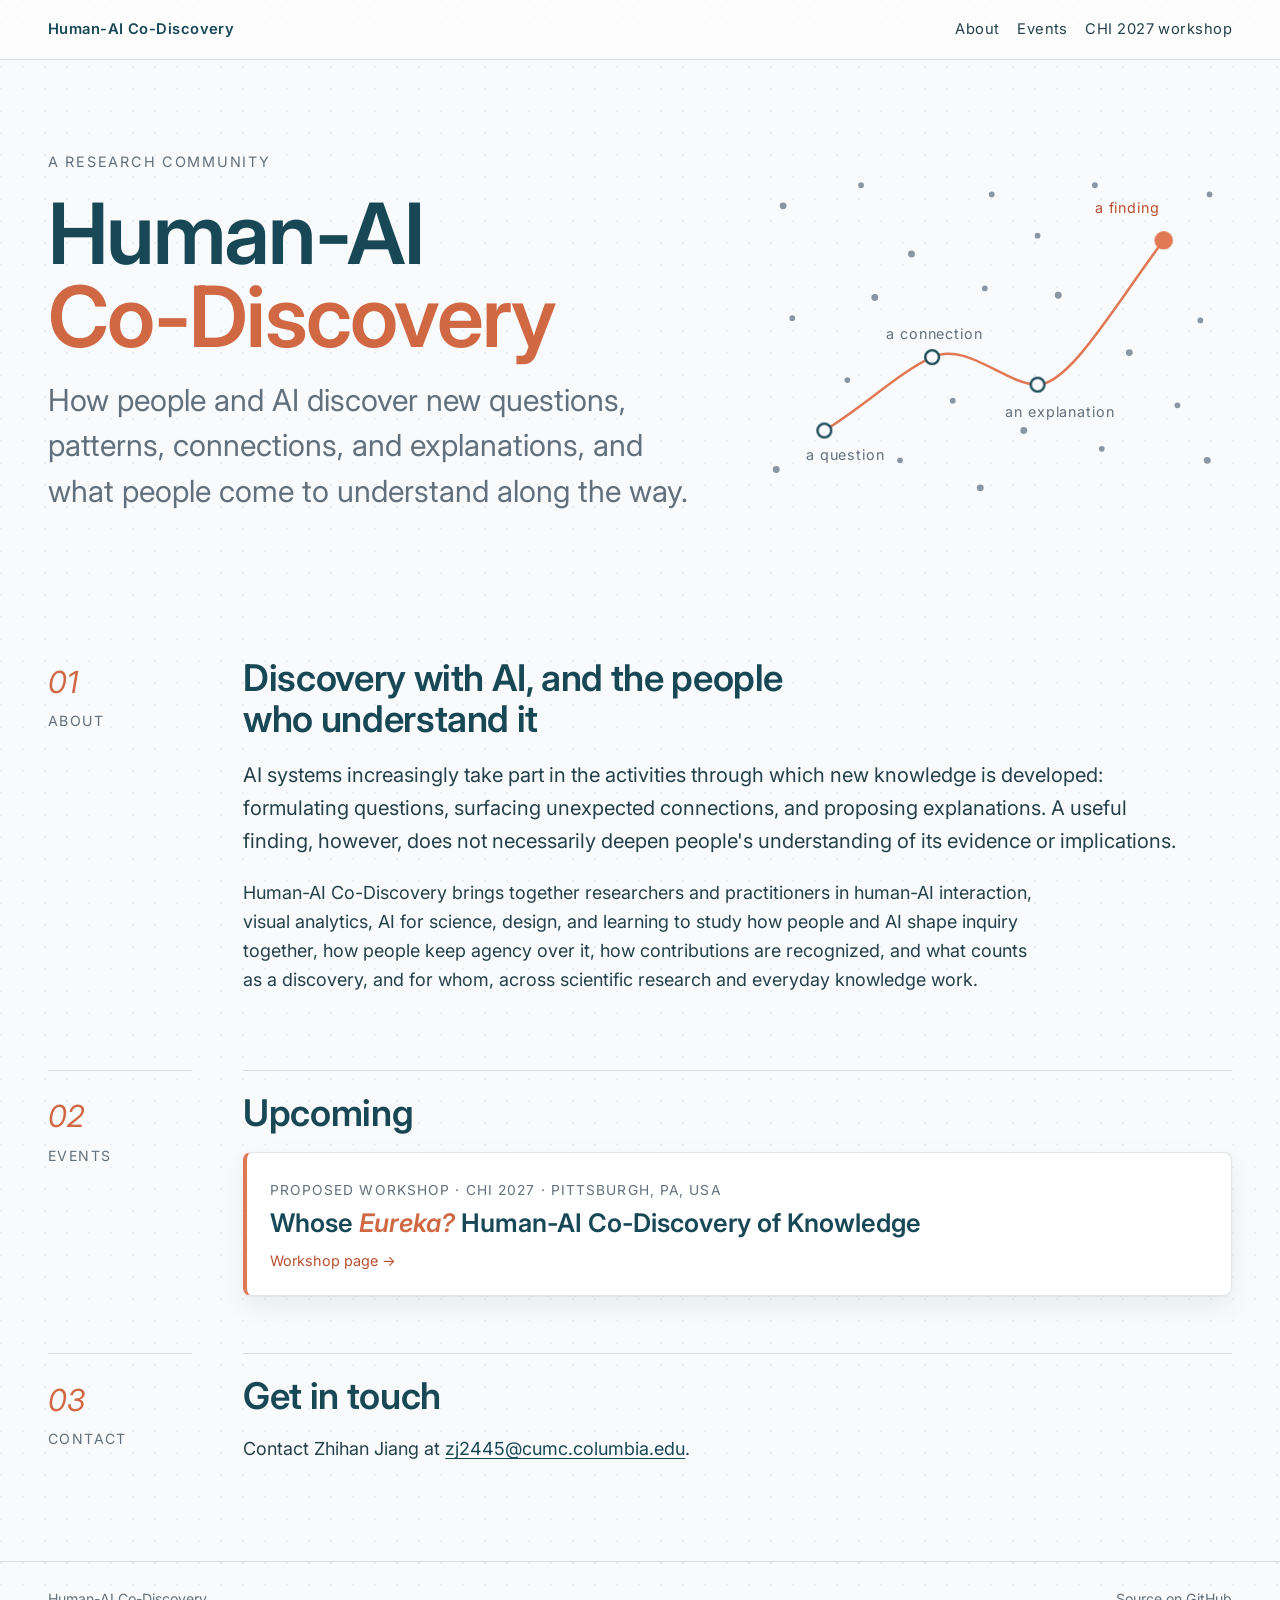
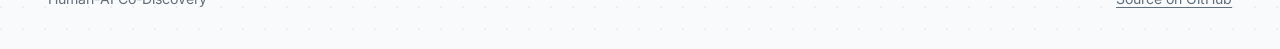
==== commit 08494b20: "style: widen website layout and use Inter typography" ====
--- a/index.html
+++ b/index.html
@@ -14,8 +14,8 @@
   <link rel="icon" href="data:image/svg+xml,%3Csvg xmlns='http://www.w3.org/2000/svg' viewBox='0 0 32 32'%3E%3Ccircle cx='16' cy='16' r='9' fill='%23e07856'/%3E%3Ccircle cx='16' cy='16' r='14' fill='none' stroke='%23e07856' stroke-width='2'/%3E%3C/svg%3E">
   <link rel="preconnect" href="https://fonts.googleapis.com">
   <link rel="preconnect" href="https://fonts.gstatic.com" crossorigin>
-  <link rel="stylesheet" href="https://fonts.googleapis.com/css2?family=Atkinson+Hyperlegible:ital,wght@0,400;0,700;1,400&family=Fraunces:ital,opsz,wght,SOFT,WONK@0,9..144,400..700,0..100,0..1;1,9..144,400..700,0..100,0..1&family=IBM+Plex+Mono:wght@400;500;600&display=swap">
-  <link rel="stylesheet" href="assets/style.css?v=20260926c">
+  <link rel="stylesheet" href="https://fonts.googleapis.com/css2?family=Inter:wght@400;500;600;700;800&display=swap">
+  <link rel="stylesheet" href="assets/style.css?v=20260926d">
 </head>
 <body>
   <a class="skip-link" href="#main">Skip to content</a>
--- a/assets/style.css
+++ b/assets/style.css
@@ -20,9 +20,9 @@
   --focus: #184856;
   --shadow: 0 1px 2px rgba(24, 72, 86, 0.05), 0 10px 24px rgba(24, 72, 86, 0.08);
 
-  --display: "Fraunces", "Iowan Old Style", "Palatino Linotype", Georgia, serif;
-  --body: "Atkinson Hyperlegible", "Segoe UI", "Helvetica Neue", sans-serif;
-  --mono: "IBM Plex Mono", "SFMono-Regular", Menlo, Consolas, monospace;
+  --display: "Inter", -apple-system, BlinkMacSystemFont, "Segoe UI", sans-serif;
+  --body: "Inter", -apple-system, BlinkMacSystemFont, "Segoe UI", sans-serif;
+  --mono: var(--body);
 
   --measure: 72ch;
   --gutter: clamp(1.25rem, 4vw, 3rem);
@@ -107,19 +107,18 @@
 .hero h1 {
   font-family: var(--display);
   font-weight: 600;
-  font-variation-settings: "SOFT" 60, "WONK" 1;
   font-size: clamp(2.6rem, 1.6rem + 4.6vw, 5.4rem);
   line-height: 0.98;
   letter-spacing: -0.02em;
   color: var(--title);
   margin: 0;
 }
-.hero h1 .q { color: var(--accent-display); font-style: italic; }
+.hero h1 .q { color: var(--accent-display); }
 .nowrap { white-space: nowrap; }
 .hero .subtitle {
-  font-family: var(--display); font-weight: 400; font-style: italic;
+  font-family: var(--body); font-weight: 400;
   font-size: clamp(1.25rem, 1rem + 1.2vw, 1.9rem);
-  line-height: 1.2; margin: 1rem 0 0; color: var(--ink-soft);
+  line-height: 1.5; margin: 1.25rem 0 0; color: var(--ink-soft);
 }
 .hero-figure { width: 100%; max-width: 32rem; justify-self: end; margin: 0; }
 .hero-figure svg { display: block; width: 100%; height: auto; overflow: visible; }
@@ -164,7 +163,7 @@
 main { padding-bottom: 3rem; }
 .section {
   display: grid;
-  grid-template-columns: minmax(8rem, 13rem) minmax(0, 1fr);
+  grid-template-columns: minmax(7rem, 9rem) minmax(0, 1fr);
   gap: 1rem clamp(1.5rem, 4vw, 3.5rem);
   max-width: 86rem; margin: 0 auto;
   padding: clamp(2.2rem, 5vw, 3.6rem) var(--gutter) 0;
@@ -179,7 +178,7 @@
 .margin-label .num { display: block; color: var(--accent-display); font-size: 1.6rem; letter-spacing: 0; margin-bottom: 0.2rem;
   font-family: var(--display); font-style: italic; text-transform: none; font-size: 1.9rem; }
 .content h2 {
-  font-family: var(--display); font-weight: 600; font-variation-settings: "SOFT" 40;
+  font-family: var(--display); font-weight: 600;
   font-size: clamp(1.6rem, 1.2rem + 1.4vw, 2.3rem); line-height: 1.12; letter-spacing: -0.01em;
   color: var(--title);
   margin: 0.2rem 0 1rem; max-width: 26ch;
@@ -214,6 +213,14 @@
 .program thead th { font-family: var(--mono); font-size: 0.86rem; letter-spacing: 0.08em; text-transform: uppercase; color: var(--ink-soft); }
 .program tr.break td, .program tr.break th { color: var(--ink-soft); font-style: italic; }
 .program tbody + tbody tr:first-child th, .program tbody + tbody tr:first-child td { border-top: 2px solid var(--title); }
+.program-note { margin-top: 1.6rem; }
+
+/* Roundtable provocations */
+.provocations { list-style: none; padding: 0; margin: 0.9rem 0 0; display: grid; gap: 0.65rem; }
+.provocations li {
+  font-family: var(--display); font-style: italic; font-size: 1.14rem; line-height: 1.4; color: var(--title);
+  padding: 0.1rem 0 0.1rem 1rem; border-left: 3px solid var(--accent);
+}
 
 /* Facts list */
 .facts { display: grid; grid-template-columns: max-content 1fr; gap: 0.45rem 1.4rem; margin: 1.2rem 0 0; max-width: var(--measure); }
@@ -246,7 +253,7 @@
 .event {
   display: block; text-decoration: none; color: var(--ink);
   border: 1px solid var(--line); background: var(--surface); border-radius: 8px;
-  padding: 1.3rem 1.4rem; max-width: 40rem; margin-top: 1.2rem;
+  padding: 1.3rem 1.4rem; margin-top: 1.2rem;
   box-shadow: var(--shadow); border-left: 4px solid var(--accent);
   transition: transform 0.18s ease, box-shadow 0.18s ease;
 }
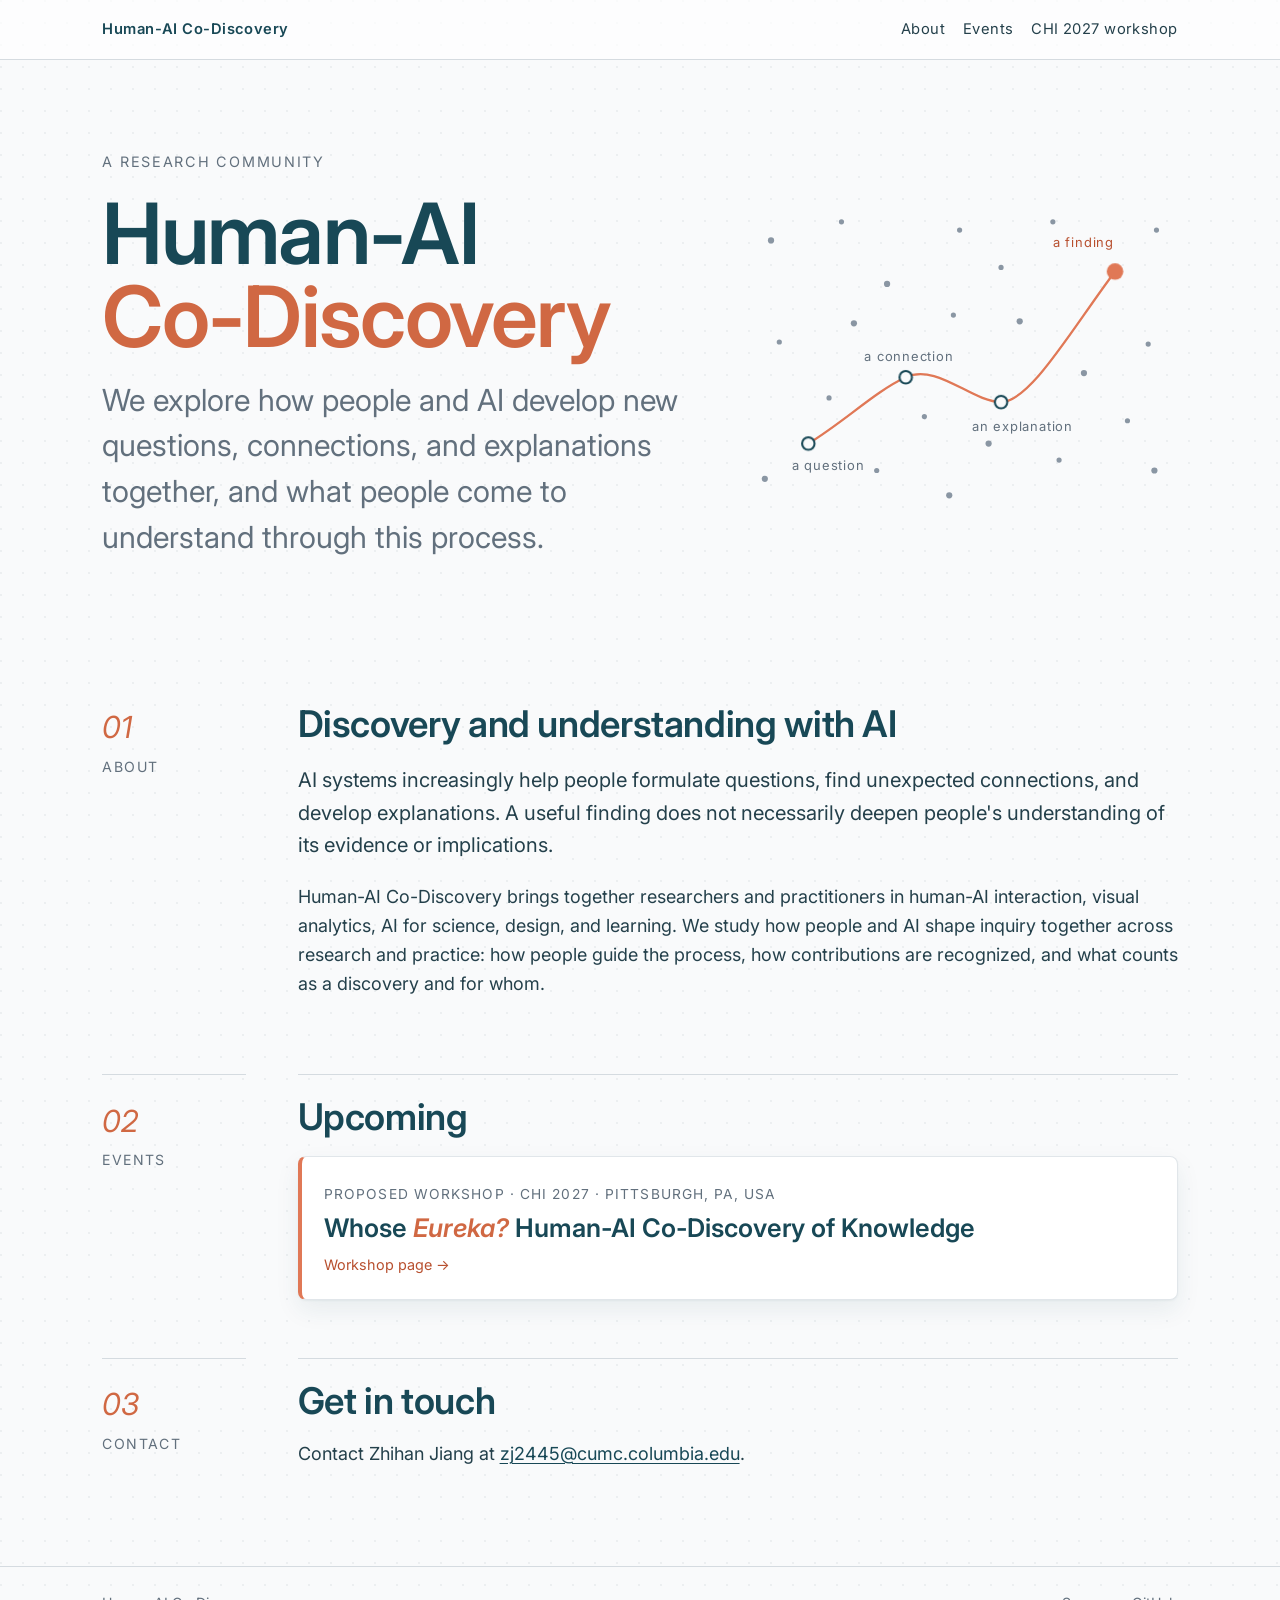
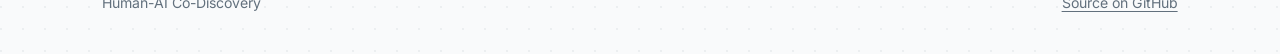
==== commit 6596a0ba: "Improve workshop readability and participation guidance Use fluid margins, larger text, and single-c" ====
--- a/index.html
+++ b/index.html
@@ -4,9 +4,9 @@
   <meta charset="utf-8">
   <meta name="viewport" content="width=device-width, initial-scale=1">
   <title>Human-AI Co-Discovery</title>
-  <meta name="description" content="Human-AI Co-Discovery: how people and AI discover new questions, patterns, connections, and explanations, and what people come to understand along the way.">
+  <meta name="description" content="A research community exploring how people and AI develop new questions, connections, and explanations together, and what people come to understand in the process.">
   <meta property="og:title" content="Human-AI Co-Discovery">
-  <meta property="og:description" content="How people and AI discover new questions, patterns, connections, and explanations.">
+  <meta property="og:description" content="How people and AI formulate questions, find patterns and connections, and develop explanations together.">
   <meta property="og:type" content="website">
   <meta property="og:url" content="https://human-ai-co-discovery.github.io/">
   <meta name="theme-color" content="#f9fafb" media="(prefers-color-scheme: light)">
@@ -33,7 +33,7 @@
     <div>
       <p class="kicker">A research community</p>
       <h1 id="title"><span class="nowrap">Human-AI</span> <span class="q nowrap">Co-Discovery</span></h1>
-      <p class="subtitle">How people and AI discover new questions, patterns, connections, and explanations, and what people come to understand along the way.</p>
+      <p class="subtitle">We explore how people and AI develop new questions, connections, and explanations together, and what people come to understand through this process.</p>
     </div>
     <figure class="hero-figure" aria-hidden="true">
       <svg viewBox="0 0 420 300" role="presentation">
@@ -68,9 +68,9 @@
     <section class="section" id="about" aria-labelledby="about-h">
       <div class="margin-label"><span class="num">01</span>About</div>
       <div class="content">
-        <h2 id="about-h">Discovery with AI, and the people who understand it</h2>
-        <p class="lede">AI systems increasingly take part in the activities through which new knowledge is developed: formulating questions, surfacing unexpected connections, and proposing explanations. A useful finding, however, does not necessarily deepen people's understanding of its evidence or implications.</p>
-        <p>Human-AI Co-Discovery brings together researchers and practitioners in human-AI interaction, visual analytics, AI for science, design, and learning to study how people and AI shape inquiry together, how people keep agency over it, how contributions are recognized, and what counts as a discovery, and for whom, across scientific research and everyday knowledge work.</p>
+        <h2 id="about-h">Discovery and understanding with AI</h2>
+        <p class="lede">AI systems increasingly help people formulate questions, find unexpected connections, and develop explanations. A useful finding does not necessarily deepen people's understanding of its evidence or implications.</p>
+        <p>Human-AI Co-Discovery brings together researchers and practitioners in human-AI interaction, visual analytics, AI for science, design, and learning. We study how people and AI shape inquiry together across research and practice: how people guide the process, how contributions are recognized, and what counts as a discovery and for whom.</p>
       </div>
     </section>
 
--- a/assets/style.css
+++ b/assets/style.css
@@ -24,8 +24,8 @@
   --body: "Inter", -apple-system, BlinkMacSystemFont, "Segoe UI", sans-serif;
   --mono: var(--body);
 
-  --measure: 72ch;
-  --gutter: clamp(1.25rem, 4vw, 3rem);
+  --measure: 100%;
+  --gutter: clamp(1.5rem, 8vw, 12rem);
 }
 
 @media (prefers-color-scheme: dark) {
@@ -97,7 +97,7 @@
   align-items: center;
   gap: clamp(1.5rem, 4vw, 4rem);
   padding: clamp(2.5rem, 7vw, 6rem) var(--gutter) clamp(2rem, 5vw, 4rem);
-  max-width: 86rem; margin: 0 auto;
+  margin: 0 auto;
 }
 .kicker {
   font-family: var(--mono); font-size: 0.9rem; letter-spacing: 0.12em; text-transform: uppercase;
@@ -147,7 +147,7 @@
 
 /* ---------- Status note ---------- */
 .status {
-  max-width: 86rem; margin: 0 auto; padding: 0 var(--gutter);
+  margin: 0 auto; padding: 0 var(--gutter);
 }
 .status p {
   margin: 0; max-width: var(--measure);
@@ -165,7 +165,7 @@
   display: grid;
   grid-template-columns: minmax(7rem, 9rem) minmax(0, 1fr);
   gap: 1rem clamp(1.5rem, 4vw, 3.5rem);
-  max-width: 86rem; margin: 0 auto;
+  margin: 0 auto;
   padding: clamp(2.2rem, 5vw, 3.6rem) var(--gutter) 0;
 }
 .section + .section > .margin-label { border-top: 1px solid var(--rule); }
@@ -181,7 +181,7 @@
   font-family: var(--display); font-weight: 600;
   font-size: clamp(1.6rem, 1.2rem + 1.4vw, 2.3rem); line-height: 1.12; letter-spacing: -0.01em;
   color: var(--title);
-  margin: 0.2rem 0 1rem; max-width: 26ch;
+  margin: 0.2rem 0 1rem;
 }
 .content p, .content li { max-width: var(--measure); }
 .lede { font-size: 1.12em; }
@@ -265,7 +265,7 @@
 
 /* ---------- Footer ---------- */
 .site-footer {
-  max-width: 86rem; margin: 2rem auto 0; padding: 1.6rem var(--gutter) 2.4rem;
+  margin: 2rem auto 0; padding: 1.6rem var(--gutter) 2.4rem;
   border-top: 1px solid var(--rule);
   font-family: var(--mono); font-size: 0.88rem; color: var(--ink-soft);
   display: flex; flex-wrap: wrap; justify-content: space-between; gap: 0.6rem 2rem;
